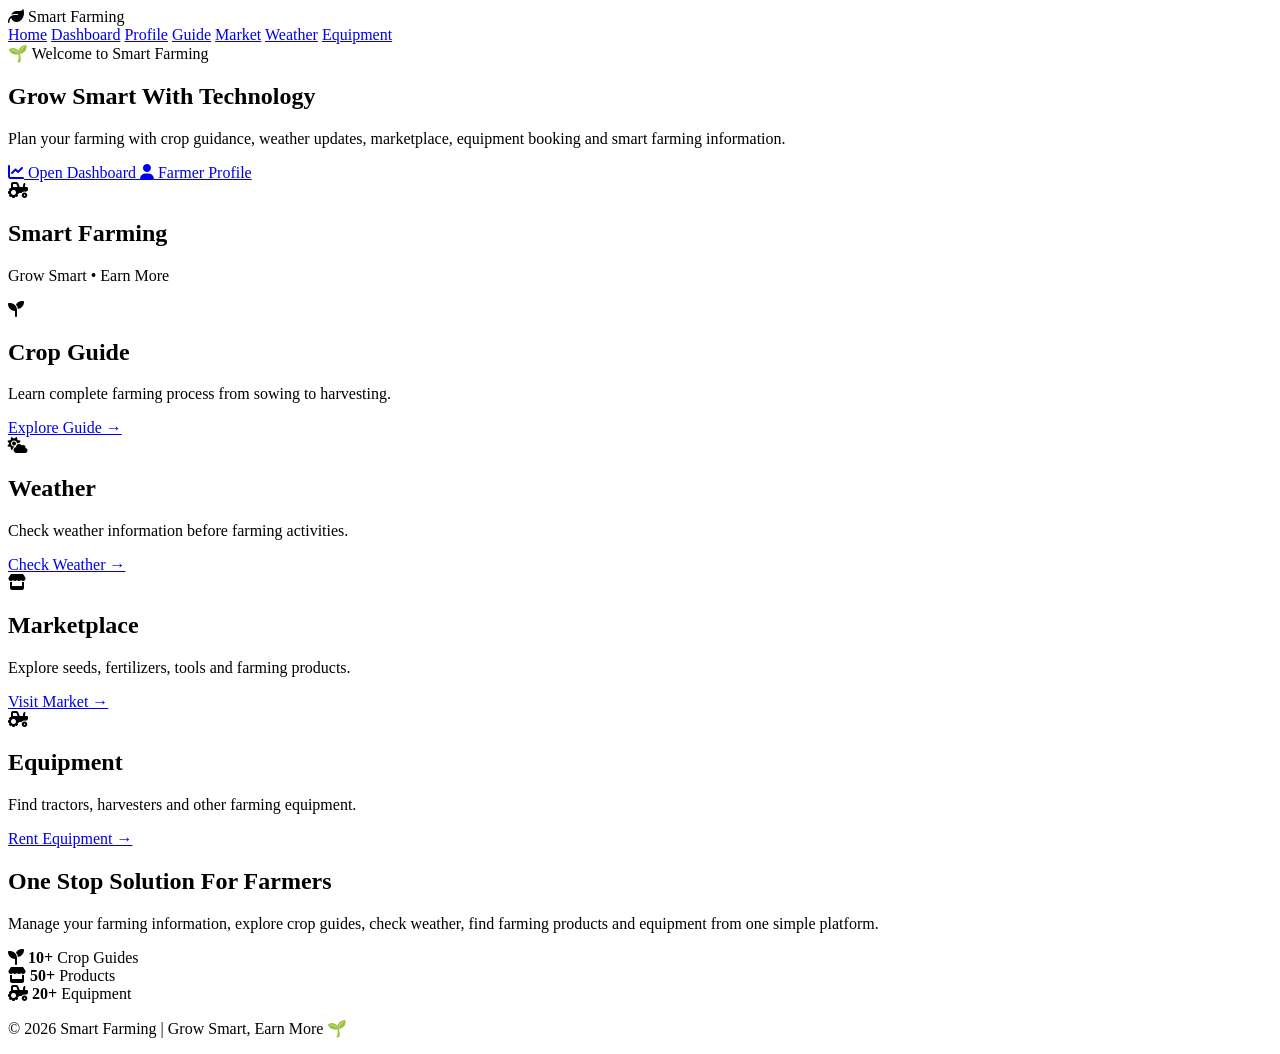
==== index.html @ 043cf6d7 "Add files via upload" ====
<!DOCTYPE html>
<html lang="en">

<head>

    <meta charset="UTF-8">
    <meta name="viewport" content="width=device-width, initial-scale=1.0">

    <title>Smart Farming</title>

    <link rel="stylesheet" href="css/style.css">

    <link href="https://fonts.googleapis.com/css2?family=Poppins:wght@300;400;500;600;700&display=swap"
        rel="stylesheet">

    <link rel="stylesheet"
        href="https://cdnjs.cloudflare.com/ajax/libs/font-awesome/6.6.0/css/all.min.css">

</head>

<body>

    <!-- HEADER -->

    <header>

        <div class="logo">

            <i class="fa-solid fa-leaf"></i>

            <span>Smart Farming</span>

        </div>


        <nav>

            <a href="index.html">Home</a>

            <a href="dashboard.html">Dashboard</a>

            <a href="profile.html">Profile</a>

            <a href="guide.html">Guide</a>

            <a href="marketplace.html">Market</a>

            <a href="weather.html">Weather</a>

            <a href="equipment.html">Equipment</a>

        </nav>

    </header>


    <!-- HERO -->

    <section class="hero">

        <div class="left">

            <span class="welcome">
                🌱 Welcome to Smart Farming
            </span>

            <h1>
                Grow Smart With
                <span>Technology</span>
            </h1>

            <p>
                Plan your farming with crop guidance,
                weather updates, marketplace,
                equipment booking and smart farming
                information.
            </p>


            <div class="buttons">

                <a href="dashboard.html" class="btn">

                    <i class="fa-solid fa-chart-line"></i>

                    Open Dashboard

                </a>


                <a href="profile.html" class="btn2">

                    <i class="fa-solid fa-user"></i>

                    Farmer Profile

                </a>

            </div>

        </div>


        <div class="right">

            <div class="farmer-placeholder">

                <i class="fa-solid fa-tractor"></i>

                <h2>Smart Farming</h2>

                <p>
                    Grow Smart • Earn More
                </p>

            </div>

        </div>

    </section>


    <!-- SERVICES -->

    <section class="services">


        <div class="card">

            <i class="fa-solid fa-seedling"></i>

            <h2>Crop Guide</h2>

            <p>
                Learn complete farming process
                from sowing to harvesting.
            </p>

            <a href="guide.html">
                Explore Guide →
            </a>

        </div>


        <div class="card">

            <i class="fa-solid fa-cloud-sun"></i>

            <h2>Weather</h2>

            <p>
                Check weather information
                before farming activities.
            </p>

            <a href="weather.html">
                Check Weather →
            </a>

        </div>


        <div class="card">

            <i class="fa-solid fa-store"></i>

            <h2>Marketplace</h2>

            <p>
                Explore seeds, fertilizers,
                tools and farming products.
            </p>

            <a href="marketplace.html">
                Visit Market →
            </a>

        </div>


        <div class="card">

            <i class="fa-solid fa-tractor"></i>

            <h2>Equipment</h2>

            <p>
                Find tractors, harvesters
                and other farming equipment.
            </p>

            <a href="equipment.html">
                Rent Equipment →
            </a>

        </div>

    </section>


    <!-- INFORMATION -->

    <section class="info-section">

        <div>

            <h2>
                One Stop Solution
                <span>For Farmers</span>
            </h2>

            <p>
                Manage your farming information,
                explore crop guides, check weather,
                find farming products and equipment
                from one simple platform.
            </p>

        </div>


        <div class="info-stats">

            <div>

                <i class="fa-solid fa-seedling"></i>

                <strong>10+</strong>

                <span>Crop Guides</span>

            </div>


            <div>

                <i class="fa-solid fa-store"></i>

                <strong>50+</strong>

                <span>Products</span>

            </div>


            <div>

                <i class="fa-solid fa-tractor"></i>

                <strong>20+</strong>

                <span>Equipment</span>

            </div>

        </div>

    </section>


    <!-- FOOTER -->

    <footer>

        <p>
            © 2026 Smart Farming | Grow Smart, Earn More 🌱
        </p>

    </footer>


</body>

</html>
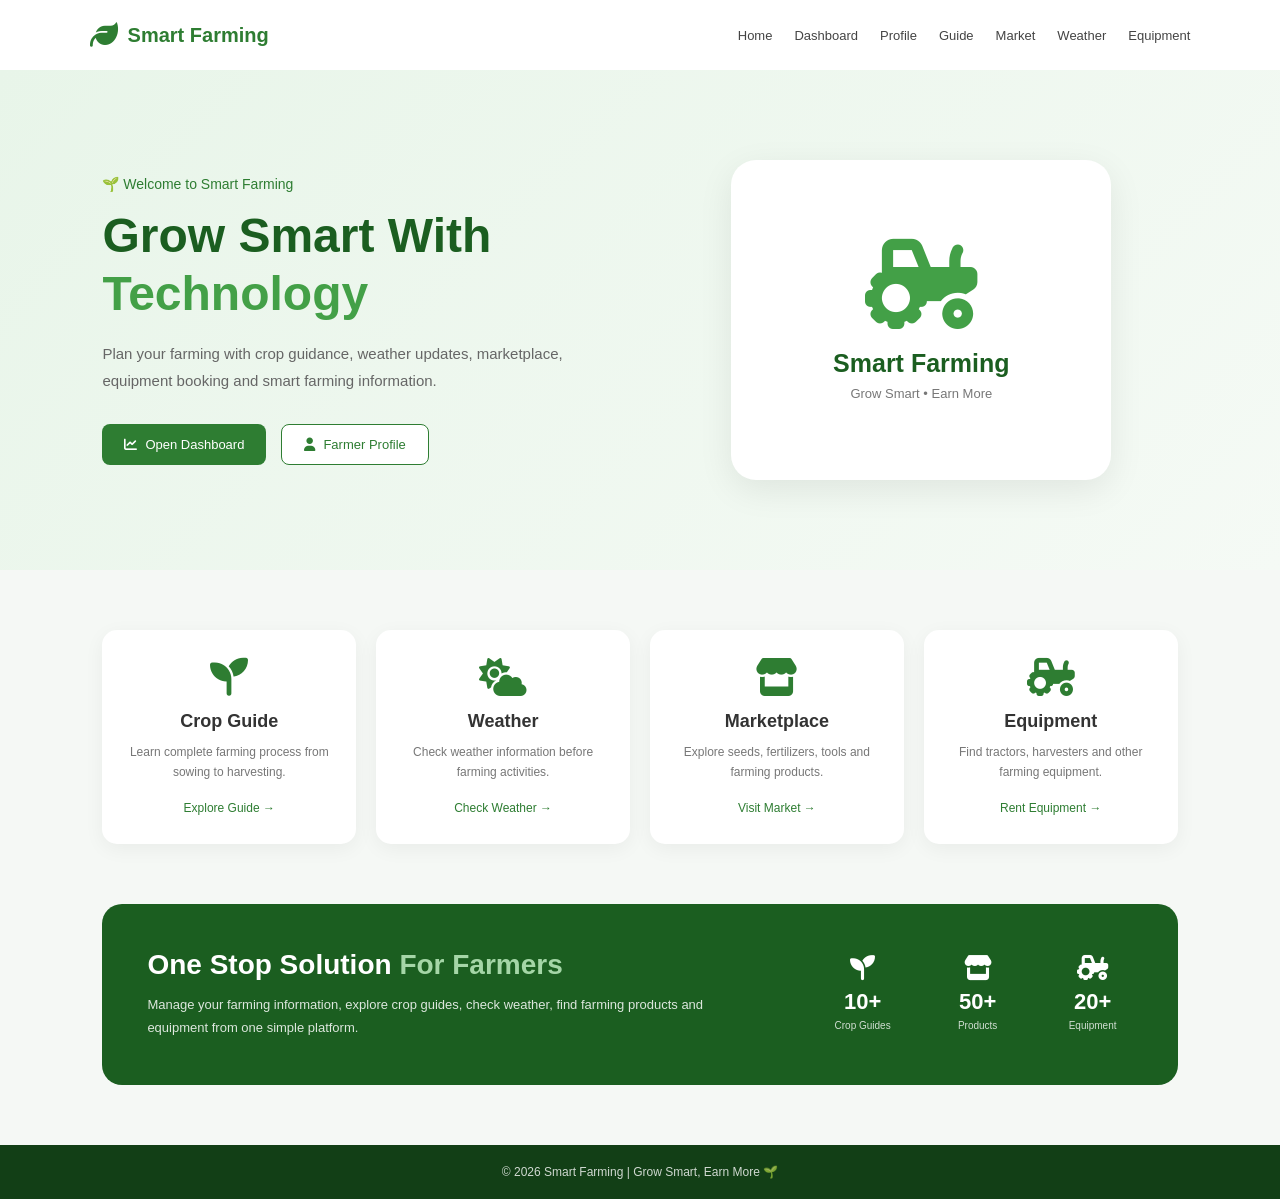
==== commit 5b1e3b41: "Update index.html" ====
--- a/index.html
+++ b/index.html
@@ -8,7 +8,7 @@
 
     <title>Smart Farming</title>
 
-    <link rel="stylesheet" href="css/style.css">
+    <link rel="stylesheet" href="style.css">
 
     <link href="https://fonts.googleapis.com/css2?family=Poppins:wght@300;400;500;600;700&display=swap"
         rel="stylesheet">
@@ -272,4 +272,4 @@
 
 </body>
 
-</html>+</html>
--- a/style.css
+++ b/style.css
@@ -0,0 +1,397 @@
+* {
+    margin: 0;
+    padding: 0;
+    box-sizing: border-box;
+    font-family: 'Poppins', sans-serif;
+}
+
+body {
+    background: #f5f8f5;
+    color: #333;
+}
+
+/* ================= HEADER ================= */
+
+header {
+    width: 100%;
+    height: 70px;
+    background: white;
+    display: flex;
+    align-items: center;
+    justify-content: space-between;
+    padding: 0 7%;
+    box-shadow: 0 2px 10px rgba(0, 0, 0, 0.06);
+}
+
+.logo {
+    display: flex;
+    align-items: center;
+    gap: 10px;
+    color: #2e7d32;
+    font-size: 20px;
+    font-weight: 600;
+}
+
+.logo i {
+    font-size: 28px;
+}
+
+nav {
+    display: flex;
+    align-items: center;
+    gap: 22px;
+}
+
+nav a {
+    text-decoration: none;
+    color: #444;
+    font-size: 13px;
+    transition: 0.3s;
+}
+
+nav a:hover {
+    color: #2e7d32;
+}
+
+/* ================= HERO ================= */
+
+.hero {
+    min-height: 500px;
+    padding: 70px 8%;
+    display: flex;
+    align-items: center;
+    justify-content: space-between;
+    gap: 50px;
+    background: linear-gradient(
+        135deg,
+        #e8f5e9,
+        #f5faf5
+    );
+}
+
+.left {
+    flex: 1;
+}
+
+.welcome {
+    display: inline-block;
+    color: #2e7d32;
+    font-size: 14px;
+    font-weight: 500;
+    margin-bottom: 15px;
+}
+
+.left h1 {
+    font-size: 48px;
+    line-height: 1.2;
+    color: #1b5e20;
+    margin-bottom: 18px;
+}
+
+.left h1 span {
+    color: #43a047;
+}
+
+.left p {
+    max-width: 600px;
+    color: #666;
+    font-size: 15px;
+    line-height: 1.8;
+}
+
+/* BUTTONS */
+
+.buttons {
+    display: flex;
+    gap: 15px;
+    margin-top: 30px;
+}
+
+.btn,
+.btn2 {
+    display: inline-flex;
+    align-items: center;
+    justify-content: center;
+    gap: 8px;
+    padding: 12px 22px;
+    border-radius: 8px;
+    text-decoration: none;
+    font-size: 13px;
+    transition: 0.3s;
+}
+
+.btn {
+    background: #2e7d32;
+    color: white;
+}
+
+.btn:hover {
+    background: #1b5e20;
+    transform: translateY(-2px);
+}
+
+.btn2 {
+    background: white;
+    color: #2e7d32;
+    border: 1px solid #2e7d32;
+}
+
+.btn2:hover {
+    background: #e8f5e9;
+}
+
+/* ================= HERO RIGHT ================= */
+
+.right {
+    flex: 1;
+    display: flex;
+    justify-content: center;
+}
+
+.farmer-placeholder {
+    width: 380px;
+    height: 320px;
+    background: white;
+    border-radius: 25px;
+    display: flex;
+    flex-direction: column;
+    align-items: center;
+    justify-content: center;
+    box-shadow: 0 10px 35px rgba(0, 0, 0, 0.08);
+}
+
+.farmer-placeholder i {
+    font-size: 90px;
+    color: #43a047;
+    margin-bottom: 20px;
+}
+
+.farmer-placeholder h2 {
+    color: #1b5e20;
+    font-size: 25px;
+}
+
+.farmer-placeholder p {
+    color: #777;
+    margin-top: 8px;
+    font-size: 13px;
+}
+
+/* ================= SERVICES ================= */
+
+.services {
+    padding: 60px 8%;
+    display: grid;
+    grid-template-columns: repeat(4, 1fr);
+    gap: 20px;
+}
+
+.card {
+    background: white;
+    padding: 28px 22px;
+    border-radius: 15px;
+    text-align: center;
+    box-shadow: 0 5px 20px rgba(0, 0, 0, 0.05);
+    transition: 0.3s;
+}
+
+.card:hover {
+    transform: translateY(-5px);
+    box-shadow: 0 10px 25px rgba(0, 0, 0, 0.08);
+}
+
+.card > i {
+    font-size: 38px;
+    color: #2e7d32;
+    margin-bottom: 15px;
+}
+
+.card h2 {
+    color: #333;
+    font-size: 18px;
+    margin-bottom: 10px;
+}
+
+.card p {
+    color: #777;
+    font-size: 12px;
+    line-height: 1.7;
+    margin-bottom: 15px;
+}
+
+.card a {
+    color: #2e7d32;
+    text-decoration: none;
+    font-size: 12px;
+    font-weight: 500;
+}
+
+/* ================= INFO ================= */
+
+.info-section {
+    margin: 0 8% 60px;
+    padding: 45px;
+    border-radius: 20px;
+    background: #1b5e20;
+    color: white;
+    display: flex;
+    align-items: center;
+    justify-content: space-between;
+    gap: 40px;
+}
+
+.info-section h2 {
+    font-size: 28px;
+    margin-bottom: 12px;
+}
+
+.info-section h2 span {
+    color: #a5d6a7;
+}
+
+.info-section p {
+    max-width: 600px;
+    font-size: 13px;
+    line-height: 1.8;
+    opacity: 0.85;
+}
+
+.info-stats {
+    display: flex;
+    gap: 35px;
+}
+
+.info-stats div {
+    min-width: 80px;
+    text-align: center;
+}
+
+.info-stats i {
+    display: block;
+    font-size: 25px;
+    margin-bottom: 8px;
+}
+
+.info-stats strong {
+    display: block;
+    font-size: 22px;
+}
+
+.info-stats span {
+    font-size: 10px;
+    opacity: 0.8;
+}
+
+/* ================= FOOTER ================= */
+
+footer {
+    background: #123f16;
+    color: white;
+    text-align: center;
+    padding: 20px;
+}
+
+footer p {
+    font-size: 12px;
+    opacity: 0.8;
+}
+
+/* ================= RESPONSIVE ================= */
+
+@media (max-width: 1000px) {
+
+    header {
+        padding: 0 4%;
+    }
+
+    nav {
+        gap: 12px;
+    }
+
+    .hero {
+        padding: 60px 5%;
+    }
+
+    .left h1 {
+        font-size: 40px;
+    }
+
+    .services {
+        grid-template-columns: repeat(2, 1fr);
+        padding: 50px 5%;
+    }
+
+    .info-section {
+        margin-left: 5%;
+        margin-right: 5%;
+    }
+}
+
+@media (max-width: 750px) {
+
+    header {
+        height: auto;
+        padding: 18px 5%;
+        flex-direction: column;
+        gap: 15px;
+    }
+
+    nav {
+        flex-wrap: wrap;
+        justify-content: center;
+    }
+
+    .hero {
+        flex-direction: column;
+        text-align: center;
+        padding: 50px 5%;
+    }
+
+    .left p {
+        margin: auto;
+    }
+
+    .buttons {
+        justify-content: center;
+    }
+
+    .farmer-placeholder {
+        width: 300px;
+        height: 270px;
+    }
+
+    .services {
+        grid-template-columns: 1fr;
+    }
+
+    .info-section {
+        flex-direction: column;
+        text-align: center;
+    }
+
+    .info-stats {
+        justify-content: center;
+        flex-wrap: wrap;
+    }
+}
+
+@media (max-width: 450px) {
+
+    .left h1 {
+        font-size: 32px;
+    }
+
+    .buttons {
+        flex-direction: column;
+    }
+
+    .btn,
+    .btn2 {
+        width: 100%;
+    }
+
+    .farmer-placeholder {
+        width: 100%;
+    }
+
+}
